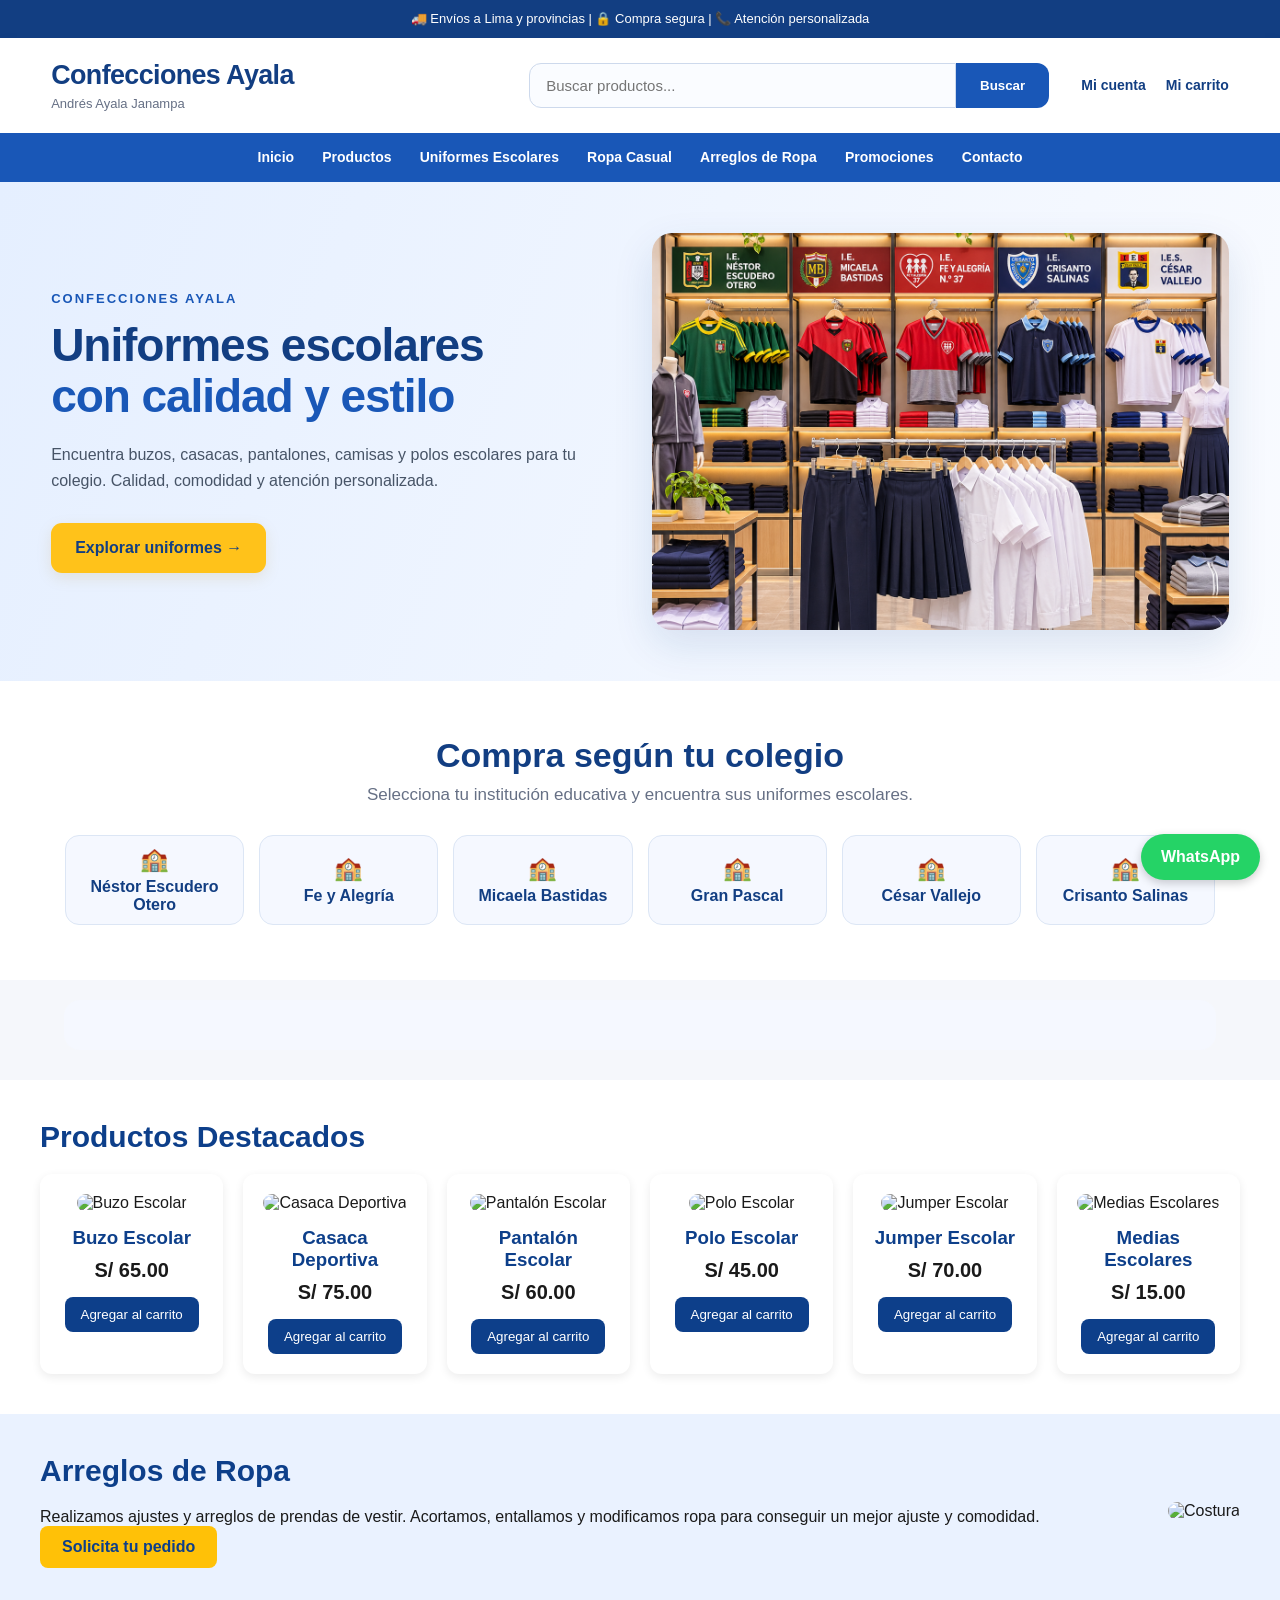
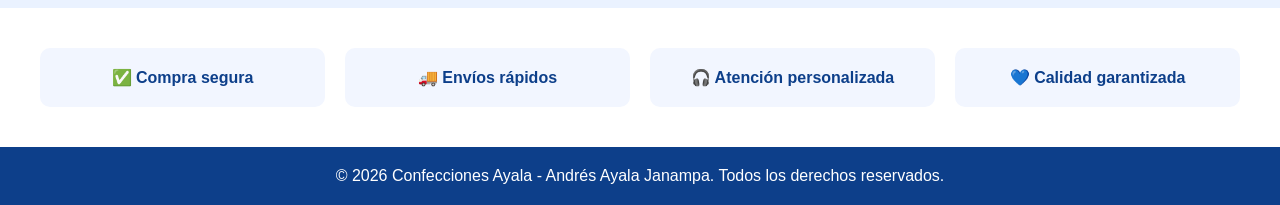
==== index.html @ ba14880e "mejorar la portada" ====
<!DOCTYPE html>
<html lang="es">

<head>
  <meta charset="UTF-8">
  <meta name="viewport"
        content="width=device-width, initial-scale=1.0">

  <title>Confecciones Ayala | Uniformes Escolares</title>

  <meta name="application-name"
        content="Confecciones Ayala">

  <meta property="og:site_name"
        content="Confecciones Ayala">

  <meta name="description"
        content="Confecciones Ayala: uniformes escolares, buzos, casacas, pantalones, camisas, polos y servicios de confección y arreglos de ropa en Lima, Perú.">

  <link rel="canonical"
        href="https://confecciones-ayala.netlify.app/">

  <link rel="stylesheet" href="styles.css">

</head>

<body>

  <!-- ===================================
       BARRA SUPERIOR
  ==================================== -->

  <div class="top-bar">
    <p>
      🚚 Envíos a Lima y provincias |
      🔒 Compra segura |
      📞 Atención personalizada
    </p>
  </div>

  <!-- ===================================
       ENCABEZADO
  ==================================== -->

  <header class="header">

    <div class="logo">
      <h1>Confecciones Ayala</h1>
      <span>Andrés Ayala Janampa</span>
    </div>

    <div class="search-box">
      <input type="text"
             placeholder="Buscar productos...">
      <button type="button">Buscar</button>
    </div>

    <div class="header-icons">
      <a href="#">Mi cuenta</a>
      <a href="#">Mi carrito</a>
    </div>

  </header>

  <!-- ===================================
       MENÚ PRINCIPAL
  ==================================== -->

  <nav class="navbar">

    <a href="#">Inicio</a>
    <a href="#productos-destacados">Productos</a>
    <a href="#colegios"
       onclick="explorarUniformes()">
      Uniformes Escolares
    </a>
    <a href="#">Ropa Casual</a>
    <a href="#costura">Arreglos de Ropa</a>
    <a href="#">Promociones</a>
    <a href="#">Contacto</a>

  </nav>

  <!-- ===================================
       BANNER PRINCIPAL
  ==================================== -->

  <section class="hero">

    <div class="hero-text">

      <p class="hero-etiqueta">
        CONFECCIONES AYALA
      </p>

      <h2>
        Uniformes escolares
        <span>con calidad y estilo</span>
      </h2>

      <p class="hero-descripcion">
        Encuentra buzos, casacas, pantalones,
        camisas y polos escolares para tu colegio.
        Calidad, comodidad y atención personalizada.
      </p>

      <a href="#colegios"
         class="btn"
         onclick="explorarUniformes()">
        Explorar uniformes →
      </a>

    </div>

    <div class="hero-image">

      <img
        src="imagenes/uniformes.jpg"
        alt="Uniformes escolares Confecciones Ayala">

    </div>

  </section>

  <!-- ===================================
       COMPRA SEGÚN TU COLEGIO
  ==================================== -->

  <section class="colegios-destacados" id="colegios">

    <div class="colegios-encabezado">

      <h2>Compra según tu colegio</h2>

      <p>
        Selecciona tu institución educativa
        y encuentra sus uniformes escolares.
      </p>

    </div>

    <!-- LISTA DE COLEGIOS -->

    <div class="colegios-destacados-grid">

      <button type="button"
              class="colegio-destacado"
              onclick="seleccionarColegio('Néstor Escudero Otero')">
        <span>🏫</span>
        <h3>Néstor Escudero Otero</h3>
      </button>

      <button type="button"
              class="colegio-destacado"
              onclick="seleccionarColegio('Fe y Alegría')">
        <span>🏫</span>
        <h3>Fe y Alegría</h3>
      </button>

      <button type="button"
              class="colegio-destacado"
              onclick="seleccionarColegio('Micaela Bastidas')">
        <span>🏫</span>
        <h3>Micaela Bastidas</h3>
      </button>

      <button type="button"
              class="colegio-destacado"
              onclick="seleccionarColegio('Gran Pascal')">
        <span>🏫</span>
        <h3>Gran Pascal</h3>
      </button>

      <button type="button"
              class="colegio-destacado"
              onclick="seleccionarColegio('César Vallejo')">
        <span>🏫</span>
        <h3>César Vallejo</h3>
      </button>

      <button type="button"
              class="colegio-destacado"
              onclick="seleccionarColegio('Crisanto Salinas')">
        <span>🏫</span>
        <h3>Crisanto Salinas</h3>
      </button>

    </div>

    <!-- ===================================
         PASO 2: SELECCIONAR UNIFORMES
    ==================================== -->

    <div id="prendas-del-colegio"></div>

    <!-- ===================================
         PASO 3: SELECCIONAR TIPO DE TELA
    ==================================== -->

    <div id="tipos-tela-colegio"></div>

    <!-- ===================================
         PASO 4: SELECCIONAR CATEGORÍA
         RECUADRO INDEPENDIENTE
    ==================================== -->

    <section class="categories" id="categorias">

      <h2>Selecciona la categoría</h2>

      <p class="descripcion-categoria">
        Selecciona Hombre o Mujer para continuar.
      </p>

      <div class="genero-botones">

        <button type="button"
                onclick="mostrarCategorias('hombre')">
          👔 Hombre
        </button>

        <button type="button"
                onclick="mostrarCategorias('mujer')">
          👗 Mujer
        </button>

      </div>

    </section>

  </section>
  <!-- FIN DE COMPRA SEGÚN TU COLEGIO -->

  <!-- ===================================
       CATÁLOGO POR COLEGIO
  ==================================== -->

  <section id="lista-productos"
           class="catalogo-categoria">
  </section>

  <!-- ===================================
       PRODUCTOS DESTACADOS
       SECCIÓN INDEPENDIENTE
  ==================================== -->

  <section class="products"
           id="productos-destacados">

    <h2>Productos Destacados</h2>

    <div class="product-grid">

      <!-- BUZO ESCOLAR -->

      <div class="product-card">

        <img
          src="https://via.placeholder.com/200x180?text=Buzo+Escolar"
          alt="Buzo Escolar">

        <h3>Buzo Escolar</h3>

        <p>S/ 65.00</p>

        <button type="button">
          Agregar al carrito
        </button>

      </div>

      <!-- CASACA DEPORTIVA -->

      <div class="product-card">

        <img
          src="https://via.placeholder.com/200x180?text=Casaca+Deportiva"
          alt="Casaca Deportiva">

        <h3>Casaca Deportiva</h3>

        <p>S/ 75.00</p>

        <button type="button">
          Agregar al carrito
        </button>

      </div>

      <!-- PANTALÓN ESCOLAR -->

      <div class="product-card">

        <img
          src="https://via.placeholder.com/200x180?text=Pantalon+Escolar"
          alt="Pantalón Escolar">

        <h3>Pantalón Escolar</h3>

        <p>S/ 60.00</p>

        <button type="button">
          Agregar al carrito
        </button>

      </div>

      <!-- POLO ESCOLAR -->

      <div class="product-card">

        <img
          src="https://via.placeholder.com/200x180?text=Polo+Escolar"
          alt="Polo Escolar">

        <h3>Polo Escolar</h3>

        <p>S/ 45.00</p>

        <button type="button">
          Agregar al carrito
        </button>

      </div>

      <!-- JUMPER ESCOLAR -->

      <div class="product-card">

        <img
          src="https://via.placeholder.com/200x180?text=Jumper+Escolar"
          alt="Jumper Escolar">

        <h3>Jumper Escolar</h3>

        <p>S/ 70.00</p>

        <button type="button">
          Agregar al carrito
        </button>

      </div>

      <!-- MEDIAS ESCOLARES -->

      <div class="product-card">

        <img
          src="https://via.placeholder.com/200x180?text=Medias+Escolares"
          alt="Medias Escolares">

        <h3>Medias Escolares</h3>

        <p>S/ 15.00</p>

        <button type="button">
          Agregar al carrito
        </button>

      </div>

    </div>

  </section>

  <!-- ===================================
       SERVICIO DE COSTURA
  ==================================== -->

  <section class="tailoring" id="costura">

    <div class="tailoring-text">

      <h2>Arreglos de Ropa</h2>

<p>
  Realizamos ajustes y arreglos de prendas de vestir.
  Acortamos, entallamos y modificamos ropa para
  conseguir un mejor ajuste y comodidad.
</p>

      <a href="#" class="btn">
        Solicita tu pedido
      </a>

    </div>

    <div class="tailoring-image">

      <img
        src="https://via.placeholder.com/400x250?text=Servicio+de+Costura"
        alt="Costura">

    </div>

  </section>

  <!-- ===================================
       BENEFICIOS
  ==================================== -->

  <section class="benefits">

    <div class="benefit">
      ✅ Compra segura
    </div>

    <div class="benefit">
      🚚 Envíos rápidos
    </div>

    <div class="benefit">
      🎧 Atención personalizada
    </div>

    <div class="benefit">
      💙 Calidad garantizada
    </div>

  </section>

  <!-- ===================================
       PIE DE PÁGINA
  ==================================== -->

  <footer class="footer">

    <p>
      &copy; 2026 Confecciones Ayala -
      Andrés Ayala Janampa.
      Todos los derechos reservados.
    </p>

  </footer>

  <!-- ===================================
       WHATSAPP
  ==================================== -->

  <a href="https://wa.me/51999999999"
     class="whatsapp"
     target="_blank"
     rel="noopener noreferrer">
    WhatsApp
  </a>

  <!-- ===================================
       JAVASCRIPT
  ==================================== -->

  <script src="script.js"></script>

</body>
</html>
---- styles.css ----
* {
  margin: 0;
  padding: 0;
  box-sizing: border-box;
  font-family: Arial, sans-serif;
}

body {
  background-color: #f5f7fb;
  color: #1a1a1a;
}

.top-bar {
  background-color: #0d3f8a;
  color: white;
  text-align: center;
  padding: 10px;
  font-size: 14px;
}

.header {
  background-color: white;
  display: flex;
  justify-content: space-between;
  align-items: center;
  padding: 20px 40px;
  flex-wrap: wrap;
  gap: 15px;
}

.logo h1 {
  color: #0d3f8a;
  font-size: 32px;
}

.logo span {
  color: #444;
  font-size: 14px;
}

.search-box {
  display: flex;
  flex: 1;
  max-width: 500px;
}

.search-box input {
  width: 100%;
  padding: 12px;
  border: 2px solid #0d3f8a;
  border-right: none;
  border-radius: 8px 0 0 8px;
}

.search-box button {
  padding: 12px 20px;
  border: none;
  background-color: #0d3f8a;
  color: white;
  border-radius: 0 8px 8px 0;
  cursor: pointer;
}

.header-icons {
  display: flex;
  gap: 20px;
}

.header-icons a {
  text-decoration: none;
  color: #0d3f8a;
  font-weight: bold;
}

.navbar {
  background-color: #1456c0;
  display: flex;
  justify-content: center;
  flex-wrap: wrap;
  gap: 25px;
  padding: 15px;
}

.navbar a {
  color: white;
  text-decoration: none;
  font-weight: bold;
}

.hero {
  display: flex;
  justify-content: space-between;
  align-items: center;
  padding: 50px 40px;
  background: linear-gradient(to right, #dce9ff, #ffffff);
  flex-wrap: wrap;
}

.hero-text {
  max-width: 500px;
}

.hero-text h2 {
  font-size: 50px;
  color: #0d3f8a;
  margin-bottom: 15px;
}

.hero-text p {
  font-size: 20px;
  margin-bottom: 20px;
}

.btn {
  display: inline-block;
  background-color: #ffc107;
  color: #0d3f8a;
  padding: 12px 22px;
  text-decoration: none;
  font-weight: bold;
  border-radius: 8px;
}

.hero-image img {
  width: 100%;
  max-width: 500px;
  border-radius: 12px;
}

.categories,
.products,
.tailoring,
.benefits {
  padding: 40px;
}

.categories h2,
.products h2,
.tailoring h2 {
  color: #0d3f8a;
  margin-bottom: 20px;
  font-size: 30px;
}

.category-grid,
.product-grid {
  display: grid;
  grid-template-columns: repeat(auto-fit, minmax(180px, 1fr));
  gap: 20px;
}

.category-card {
  background-color: white;
  padding: 30px 20px;
  text-align: center;
  border-radius: 12px;
  font-weight: bold;
  box-shadow: 0 3px 10px rgba(0,0,0,0.08);
}

.product-card {
  background-color: white;
  padding: 20px;
  border-radius: 12px;
  text-align: center;
  box-shadow: 0 3px 10px rgba(0,0,0,0.08);
}

.product-card img {
  width: 100%;
  border-radius: 10px;
  margin-bottom: 15px;
}

.product-card h3 {
  margin-bottom: 10px;
  color: #0d3f8a;
}

.product-card p {
  font-size: 20px;
  font-weight: bold;
  margin-bottom: 15px;
}

.product-card button {
  background-color: #0d3f8a;
  color: white;
  border: none;
  padding: 10px 16px;
  border-radius: 8px;
  cursor: pointer;
}

.tailoring {
  display: flex;
  justify-content: space-between;
  align-items: center;
  background-color: #eaf2ff;
  gap: 30px;
  flex-wrap: wrap;
}

.tailoring-text {
  flex: 1;
  min-width: 280px;
}

.tailoring-image img {
  width: 100%;
  max-width: 400px;
  border-radius: 12px;
}

.benefits {
  display: grid;
  grid-template-columns: repeat(auto-fit, minmax(220px, 1fr));
  gap: 20px;
  background-color: white;
  text-align: center;
}

.benefit {
  background-color: #f2f6ff;
  padding: 20px;
  border-radius: 10px;
  font-weight: bold;
  color: #0d3f8a;
}

.footer {
  background-color: #0d3f8a;
  color: white;
  text-align: center;
  padding: 20px;
}

.whatsapp {
  position: fixed;
  bottom: 20px;
  right: 20px;
  background-color: #25d366;
  color: white;
  padding: 14px 20px;
  border-radius: 50px;
  text-decoration: none;
  font-weight: bold;
  box-shadow: 0 3px 10px rgba(0,0,0,0.2);
}

/* CONFECCIONES AYALA 2.0 */

/* Portada principal */
.hero {
  min-height: 420px;
  padding: 45px 5%;
  display: flex;
  align-items: center;
  justify-content: space-between;
  gap: 35px;
}

/* Texto de portada */
.hero-text {
  flex: 1;
}

.hero-text h2 {
  font-size: clamp(32px, 4vw, 55px);
  line-height: 1.1;
  margin-bottom: 18px;
}

/* Fotografía principal */
.hero-image {
  flex: 1;
  min-width: 0;
}

.hero-image img {
  width: 100%;
  height: 350px;
  object-fit: cover;
  border-radius: 18px;
}

/* Adaptación para celulares */
@media (max-width: 768px) {
  .hero {
    flex-direction: column;
    padding: 30px 20px;
    gap: 20px;
  }

  .hero-text,
  .hero-image {
    width: 100%;
  }

  .hero-image img {
    height: 250px;
  }

  .hero-text h2 {
    font-size: 34px;
  }
}

/* BOTONES HOMBRE Y MUJER */

.genero-botones {
  display: flex;
  gap: 20px;
  margin: 25px 0;
  width: 100%;
}

.genero-botones button {
  flex: 1;
  padding: 25px;
  font-size: 24px;
  font-weight: bold;
  border: 2px solid #1957b7;
  border-radius: 15px;
  background: white;
  color: #1957b7;
  cursor: pointer;
  transition: 0.3s;
}

.genero-botones button.activo {
  background: #1957b7;
  color: white;
}

.genero-botones button:hover {
  background: #e5efff;
  color: #1957b7;
}

.genero-botones button.activo:hover {
  background: #154a9c;
  color: white;
}

@media (max-width: 600px) {
  .genero-botones {
    gap: 10px;
  }

  .genero-botones button {
    padding: 15px 8px;
    font-size: 18px;
  }
}

/* REDUCIR BOTONES HOMBRE Y MUJER */

.genero-botones {
  display: flex;
  justify-content: flex-start;
  flex-wrap: wrap;
  gap: 15px;
  width: 100%;
}

.genero-botones button {
  flex: 0 0 250px;
  width: 250px;
  min-height: 60px;
  padding: 10px 15px;
  font-size: 20px;
  border-radius: 12px;
}

/* ADAPTACIÓN A CELULARES */
@media (max-width: 600px) {
  .genero-botones button {
    flex: 1 1 130px;
    width: auto;
    min-height: 50px;
    font-size: 16px;
  }
}

/* Selección de colegios */
.colegios-grid {
  display: grid;
  grid-template-columns: repeat(auto-fit, minmax(190px, 1fr));
  gap: 15px;
  margin: 25px 0;
}

.colegio-card {
  padding: 24px 15px;
  background: white;
  border: 2px solid #dce4f0;
  border-radius: 14px;
  color: #164994;
  font-size: 17px;
  font-weight: bold;
  cursor: pointer;
  transition: 0.2s;
}

.colegio-card:hover,
.colegio-card.activo {
  background: #1957b7;
  border-color: #1957b7;
  color: white;
}

.resultado-colegio:not(:empty) {
  background: #eaf1ff;
  color: #164994;
  border-radius: 12px;
  padding: 22px;
  font-weight: bold;
}

/* FOTOGRAFÍA DE PRODUCTOS ESCOLARES */

.imagen-producto {
  display: block;
  width: 100%;
  max-width: 350px;
  height: 350px;
  object-fit: contain;
  background: white;
  border-radius: 15px;
  padding: 15px;
  margin: 20px 0;
  box-shadow: 0 4px 15px rgba(0, 0, 0, 0.08);
}

/* =====================================
   CONFECCIONES AYALA 2.0
   PASO 1 - ENCABEZADO MODERNO
===================================== */

/* Barra superior */
.top-bar {
  background: #123e82;
  padding: 9px 20px;
  text-align: center;
}

.top-bar p {
  color: white;
  font-size: 13px;
  margin: 0;
}

/* Encabezado */
.header {
  display: flex;
  align-items: center;
  justify-content: space-between;
  gap: 25px;
  padding: 20px 5%;
  background: white;
}

/* Nombre de la tienda */
.logo h1 {
  font-size: 30px;
  font-weight: 800;
  color: #123e82;
  margin: 0;
}

.logo span {
  font-size: 13px;
  color: #667085;
}

/* Buscador */
.search-box {
  display: flex;
  flex: 1;
  max-width: 520px;
}

.search-box input {
  flex: 1;
  min-width: 0;
  padding: 13px 15px;
  border: 1px solid #d0d5dd;
  border-radius: 10px 0 0 10px;
  font-size: 15px;
}

.search-box button {
  padding: 13px 22px;
  border: none;
  background: #1957b7;
  color: white;
  border-radius: 0 10px 10px 0;
  cursor: pointer;
}

/* Cuenta y carrito */
.header-icons {
  display: flex;
  gap: 20px;
}

.header-icons a {
  color: #123e82;
  text-decoration: none;
  font-size: 15px;
  font-weight: 600;
}

/* Menú */
.navbar {
  background: #1957b7;
  display: flex;
  justify-content: center;
  gap: 30px;
  padding: 15px 20px;
  flex-wrap: wrap;
}

.navbar a {
  color: white;
  text-decoration: none;
  font-size: 15px;
  font-weight: 600;
}

.navbar a:hover {
  color: #ffca28;
}

/* Diseño para celulares */
@media (max-width: 768px) {
  .header {
    flex-wrap: wrap;
    padding: 15px 20px;
    gap: 15px;
  }

  .logo {
    width: 100%;
  }

  .logo h1 {
    font-size: 25px;
  }

  .search-box {
    order: 3;
    min-width: 100%;
  }

  .navbar {
    gap: 15px;
    padding: 13px;
  }

  .navbar a {
    font-size: 13px;
  }
}

/* =====================================
   AYALA 2.0 - PORTADA MODERNA
===================================== */

html {
  scroll-behavior: smooth;
}

.hero {
  display: flex;
  align-items: center;
  justify-content: space-between;
  gap: 45px;
  min-height: 0;
  padding: 45px 5%;
  background: linear-gradient(
    110deg,
    #e1ecff 0%,
    #f8fbff 100%
  );
}

.hero-text {
  flex: 1;
  min-width: 0;
}

.hero-etiqueta {
  color: #1957b7;
  font-size: 13px;
  font-weight: 800;
  letter-spacing: 2px;
  margin-bottom: 15px;
}

.hero-text h2 {
  font-size: clamp(34px, 3.6vw, 54px);
  line-height: 1.12;
  color: #123e82;
  margin-bottom: 20px;
}

.hero-text h2 span {
  display: block;
  color: #1957b7;
}

.hero-descripcion {
  font-size: 18px;
  line-height: 1.6;
  color: #475467;
  max-width: 570px;
  margin-bottom: 25px;
}

.hero-image {
  flex: 1;
  min-width: 0;
}

.hero-image img {
  display: block;
  width: 100%;
  height: 360px;
  object-fit: cover;
  object-position: center;
  border-radius: 18px;
}

/* Portada para celulares */

@media (max-width: 768px) {
  .hero {
    flex-direction: column;
    padding: 35px 20px;
    gap: 25px;
  }

  .hero-text,
  .hero-image {
    width: 100%;
  }

  .hero-text h2 {
    font-size: 36px;
  }

  .hero-descripcion {
    font-size: 16px;
  }

  .hero-image img {
    height: 250px;
  }
}

/* =====================================
   AYALA 2.0 - COLEGIOS DESTACADOS
===================================== */

.colegios-destacados {
  padding: 55px 5%;
  background: #ffffff;
}

.colegios-encabezado {
  text-align: center;
  margin-bottom: 30px;
}

.colegios-encabezado h2 {
  color: #123e82;
  font-size: 34px;
  margin-bottom: 10px;
}

.colegios-encabezado p {
  color: #667085;
  font-size: 17px;
}

.colegios-destacados-grid {
  display: grid;
  grid-template-columns: repeat(6, minmax(0, 1fr));
  gap: 15px;
  max-width: 1150px;
  margin: 0 auto;
}

.colegio-destacado {
  background: #f5f8ff;
  border: 1px solid #dce6f5;
  border-radius: 14px;
  padding: 10px 8px;
  text-align: center;
  transition: 0.2s;
}

.colegio-destacado span {
  display: block;
  font-size: 23px;
  margin-bottom: 5px;
}

.colegio-destacado h3 {
  color: #123e82;
  font-size: 16px;
}

.colegio-destacado:hover {
  transform: translateY(-4px);
  box-shadow: 0 8px 20px rgba(0, 0, 0, 0.08);
}

@media (max-width: 768px) {
  .colegios-destacados {
    padding: 35px 20px;
  }

  .colegios-destacados-grid {
    grid-template-columns: repeat(2, 1fr);
    gap: 12px;
  }

  .colegio-destacado {
    padding: 12px 8px;
  }

  .colegio-destacado h3 {
    font-size: 15px;
  }

  .colegios-encabezado h2 {
    font-size: 26px;
  }
}

/* SELECCIÓN DE COLEGIOS */

.colegio-destacado {
  width: 100%;
  font-family: inherit;
  cursor: pointer;
}

.colegio-destacado.seleccionado {
  background: #e4eeff;
  border: 2px solid #1957b7;
}

#prendas-del-colegio:not(:empty) {
  margin-top: 30px;
  padding: 25px;
  border-radius: 16px;
  background: #f5f8ff;
}

#prendas-del-colegio h2 {
  color: #123e82;
  margin-bottom: 10px;
}

.prendas-colegio-grid {
  display: grid;
  grid-template-columns: repeat(6, 1fr);
  gap: 10px;
  margin-top: 15px;
}

.prenda-colegio-card {
  background: white;
  border: 1px solid #dce6f5;
  border-radius: 10px;
  padding: 12px 10px;
  min-height: 55px;
  color: #123e82;
  font-size: 15px;
  font-weight: bold;
  cursor: pointer;
  transition: 0.2s;
}

.prenda-colegio-card:hover {
  background: #1957b7;
  color: white;
}

@media (max-width: 768px) {
  .prendas-colegio-grid {
    grid-template-columns: repeat(2, 1fr);
  }
}

/* PRENDA SELECCIONADA */

.prenda-colegio-card.seleccionado {
  background: #e4eeff;
  border: 2px solid #1957b7;
  color: #123e82;
}

/* RECUADRO INDEPENDIENTE PARA TELAS */

#tipos-tela-colegio:not(:empty) {
  margin-top: 20px;
  padding: 25px;
  background: #f5f8ff;
  border-radius: 16px;
}

#tipos-tela-colegio h2 {
  color: #123e82;
  font-size: 26px;
  margin-bottom: 15px;
}

/* RECUADRO INDEPENDIENTE DE TELAS */

#tipos-tela-colegio:not(:empty) {
  margin-top: 20px;
  padding: 25px;
  background: #f5f8ff;
  border-radius: 16px;
}

#tipos-tela-colegio h2 {
  color: #123e82;
  font-size: 26px;
  margin-bottom: 10px;
}

#tipos-tela-colegio p {
  color: #475467;
  font-size: 16px;
}

/* PRENDA O TELA SELECCIONADA */

.prenda-colegio-card.seleccionado {
  background: #e4eeff;
  border: 2px solid #1957b7;
  color: #123e82;
}

/* =====================================
   CONFECCIONES AYALA
   TELAS Y CATEGORÍAS
===================================== */

/* Botones de tela */

#tipos-tela-colegio .prendas-colegio-grid {
  display: grid;
  grid-template-columns: repeat(3, 120px);
  gap: 10px;
  margin-top: 15px;
}

#tipos-tela-colegio .prenda-colegio-card {
  width: 100%;
  min-height: 42px;
  padding: 8px 6px;
  font-size: 14px;
  border-radius: 8px;
}

/* Categorías: mismo formato que telas */

#categorias {
  width: 100%;
  margin: 20px 0 0;
  padding: 25px;
  background: #f5f8ff;
  border-radius: 16px;
}

#categorias h2 {
  color: #123e82;
  font-size: 26px;
  margin-bottom: 10px;
}

/* Botones Hombre y Mujer */

#categorias .genero-botones {
  display: flex;
  flex-wrap: wrap;
  justify-content: flex-start;
  gap: 10px;
  margin: 15px 0 0;
}

#categorias .genero-botones button {
  flex: 0 0 120px;
  width: 120px;
  min-height: 42px;
  padding: 8px 6px;
  font-size: 14px;
  border-radius: 8px;
}

/* Catálogo independiente */

#lista-productos:not(:empty) {
  margin: 20px 5%;
  padding: 25px;
  background: #f5f8ff;
  border-radius: 16px;
}

/* Productos destacados */

.products {
  margin-top: 30px;
  background: #ffffff;
}

/* Adaptación para celulares */

@media (max-width: 600px) {

  #tipos-tela-colegio .prendas-colegio-grid {
    grid-template-columns:
      repeat(2, minmax(0, 1fr));
  }

  #categorias {
    padding: 18px;
  }

  #categorias .genero-botones button {
    flex: 0 0 120px;
  }
}

/* MISMO FORMATO PARA TELAS Y CATEGORÍAS */

#colegios #tipos-tela-colegio:not(:empty),
#colegios #categorias {
  width: 100%;
  margin: 20px 0 0;
  padding: 25px;
  background: #f5f8ff;
  border-radius: 16px;
}

/* Mismos títulos */
#colegios #tipos-tela-colegio h2,
#colegios #categorias h2 {
  color: #123e82;
  font-size: 26px;
  margin-bottom: 10px;
}

/* Mismas descripciones */
#colegios #tipos-tela-colegio p,
#colegios #categorias .descripcion-categoria {
  color: #475467;
  font-size: 16px;
  margin-bottom: 15px;
}

/* Botones de categorías */
#colegios #categorias .genero-botones {
  display: flex;
  flex-wrap: wrap;
  gap: 10px;
  margin: 15px 0 0;
  width: 100%;
}

/* Botones Hombre y Mujer */
#colegios #categorias .genero-botones button {
  flex: 0 0 120px;
  width: 120px;
  min-height: 42px;
  padding: 8px 6px;
  font-size: 14px;
  border-radius: 8px;
}

/* Adaptación para celulares */
@media (max-width: 600px) {
  #colegios #tipos-tela-colegio:not(:empty),
  #colegios #categorias {
    padding: 18px;
  }
}
/* =========================================================
   CONFECCIONES AYALA — ENCABEZADO Y PORTADA MODERNIZADOS
   Se agrega al final para conservar las reglas y funciones.
   ========================================================= */

/* Franja superior limpia y legible */
.top-bar {
  background: #123e82;
  padding: 9px 20px;
}
.top-bar p {
  color: #fff;
  font-size: 13px;
  line-height: 1.5;
}

/* Cabecera equilibrada */
.header {
  display: grid;
  grid-template-columns: minmax(240px, 1fr) minmax(280px, 520px) auto;
  align-items: center;
  gap: clamp(18px, 2.5vw, 38px);
  padding: 22px max(4%, calc((100vw - 1440px) / 2));
  background: #fff;
  box-shadow: 0 2px 10px rgba(18, 62, 130, .045);
}
.logo h1 {
  font-size: clamp(23px, 2.1vw, 32px);
  line-height: 1.14;
  letter-spacing: -.6px;
  color: #123e82;
}
.logo span {
  display: block;
  margin-top: 6px;
  color: #667085;
  font-size: 13px;
}
.search-box {
  width: 100%;
  max-width: 520px;
  min-width: 0;
  display: flex;
}
.search-box input {
  width: 100%;
  min-width: 0;
  padding: 13px 16px;
  border: 1px solid #cdd9ec;
  border-radius: 12px 0 0 12px;
  background: #fafcff;
  outline-offset: 2px;
}
.search-box input:focus {
  border-color: #1957b7;
  outline: 2px solid rgba(25,87,183,.13);
}
.search-box button {
  padding: 13px 24px;
  border-radius: 0 12px 12px 0;
  background: #1957b7;
  font-weight: 700;
  transition: background .2s;
}
.search-box button:hover { background: #123e82; }
.header-icons {
  display: flex;
  justify-content: flex-end;
  gap: 20px;
  white-space: nowrap;
}
.header-icons a {
  font-size: 14px;
  color: #123e82;
  text-decoration: none;
}
.header-icons a:hover { color: #1957b7; text-decoration: underline; }

/* Navegación principal */
.navbar {
  gap: clamp(14px, 2.2vw, 34px);
  padding: 15px 20px;
  background: #1957b7;
}
.navbar a {
  font-size: 14px;
  line-height: 1.35;
  transition: color .2s;
}
.navbar a:focus-visible,
.header-icons a:focus-visible,
.btn:focus-visible {
  outline: 3px solid #ffc21a;
  outline-offset: 3px;
}

/* Hero: conserva imagen, texto y CTA existentes */
.hero {
  display: grid;
  grid-template-columns: minmax(0, 1fr) minmax(0, 1.05fr);
  align-items: center;
  gap: clamp(28px, 4vw, 64px);
  min-height: 0;
  padding: clamp(32px, 4vw, 60px) max(4%, calc((100vw - 1440px) / 2));
  background: linear-gradient(110deg, #e5efff 0%, #f9fbff 100%);
}
.hero-text { min-width: 0; max-width: 640px; }
.hero-etiqueta {
  font-size: 13px !important;
  font-weight: 800;
  letter-spacing: 2px;
  color: #1957b7;
  margin-bottom: 14px !important;
}
.hero-text h2 {
  font-size: clamp(34px, 3.6vw, 58px);
  line-height: 1.11;
  letter-spacing: -1.1px;
  color: #123e82;
  margin-bottom: 20px;
}
.hero-text h2 span { display: block; color: #1957b7; }
.hero-descripcion {
  color: #475467;
  font-size: clamp(16px, 1.2vw, 19px) !important;
  line-height: 1.65;
  max-width: 570px;
  margin-bottom: 28px !important;
}
.hero .btn {
  display: inline-flex;
  align-items: center;
  justify-content: center;
  min-height: 50px;
  padding: 13px 24px;
  border-radius: 11px;
  color: #123e82;
  background: #ffc21a;
  box-shadow: 0 5px 15px rgba(181,125,0,.13);
  transition: transform .2s, background .2s;
}
.hero .btn:hover { transform: translateY(-2px); background: #ffd045; }
.hero-image { width: 100%; min-width: 0; }
.hero-image img {
  display: block;
  width: 100%;
  max-width: none;
  height: clamp(310px, 31vw, 460px);
  object-fit: cover;
  object-position: center;
  border-radius: 20px;
  box-shadow: 0 15px 40px rgba(18, 62, 130, .12);
}

/* Tablets */
@media (max-width: 1100px) {
  .header { grid-template-columns: 1fr auto; padding: 18px 4%; }
  .search-box { grid-column: 1 / -1; grid-row: 2; max-width: none; }
  .header-icons { grid-column: 2; grid-row: 1; }
  .hero { padding: 35px 4%; gap: 28px; }
  .hero-text h2 { font-size: clamp(32px, 4.3vw, 48px); }
}

/* Celulares */
@media (max-width: 768px) {
  .top-bar { padding: 8px 12px; }
  .top-bar p { font-size: 11px; }
  .header { grid-template-columns: minmax(0,1fr) auto; gap: 15px; padding: 16px 20px; }
  .logo { width: auto; min-width: 0; }
  .logo h1 { font-size: 23px; }
  .logo span { font-size: 11px; }
  .header-icons { gap: 12px; }
  .header-icons a { font-size: 12px; }
  .search-box { order: initial; min-width: 0; grid-column: 1 / -1; }
  .search-box input { padding: 11px 12px; }
  .search-box button { padding: 11px 16px; }
  .navbar { gap: 10px 18px; padding: 13px 12px; }
  .navbar a { font-size: 12px; }
  .hero { grid-template-columns: 1fr; gap: 25px; padding: 32px 20px 38px; }
  .hero-text, .hero-image { width: 100%; max-width: none; }
  .hero-text h2 { font-size: clamp(32px, 8vw, 42px); letter-spacing: -.5px; }
  .hero-descripcion { font-size: 16px !important; }
  .hero-image img { height: 270px; border-radius: 16px; }
}
@media (max-width: 390px) {
  .header-icons { gap: 8px; }
  .header-icons a { font-size: 11px; }
  .logo h1 { font-size: 20px; }
  .hero-image img { height: 230px; }
}
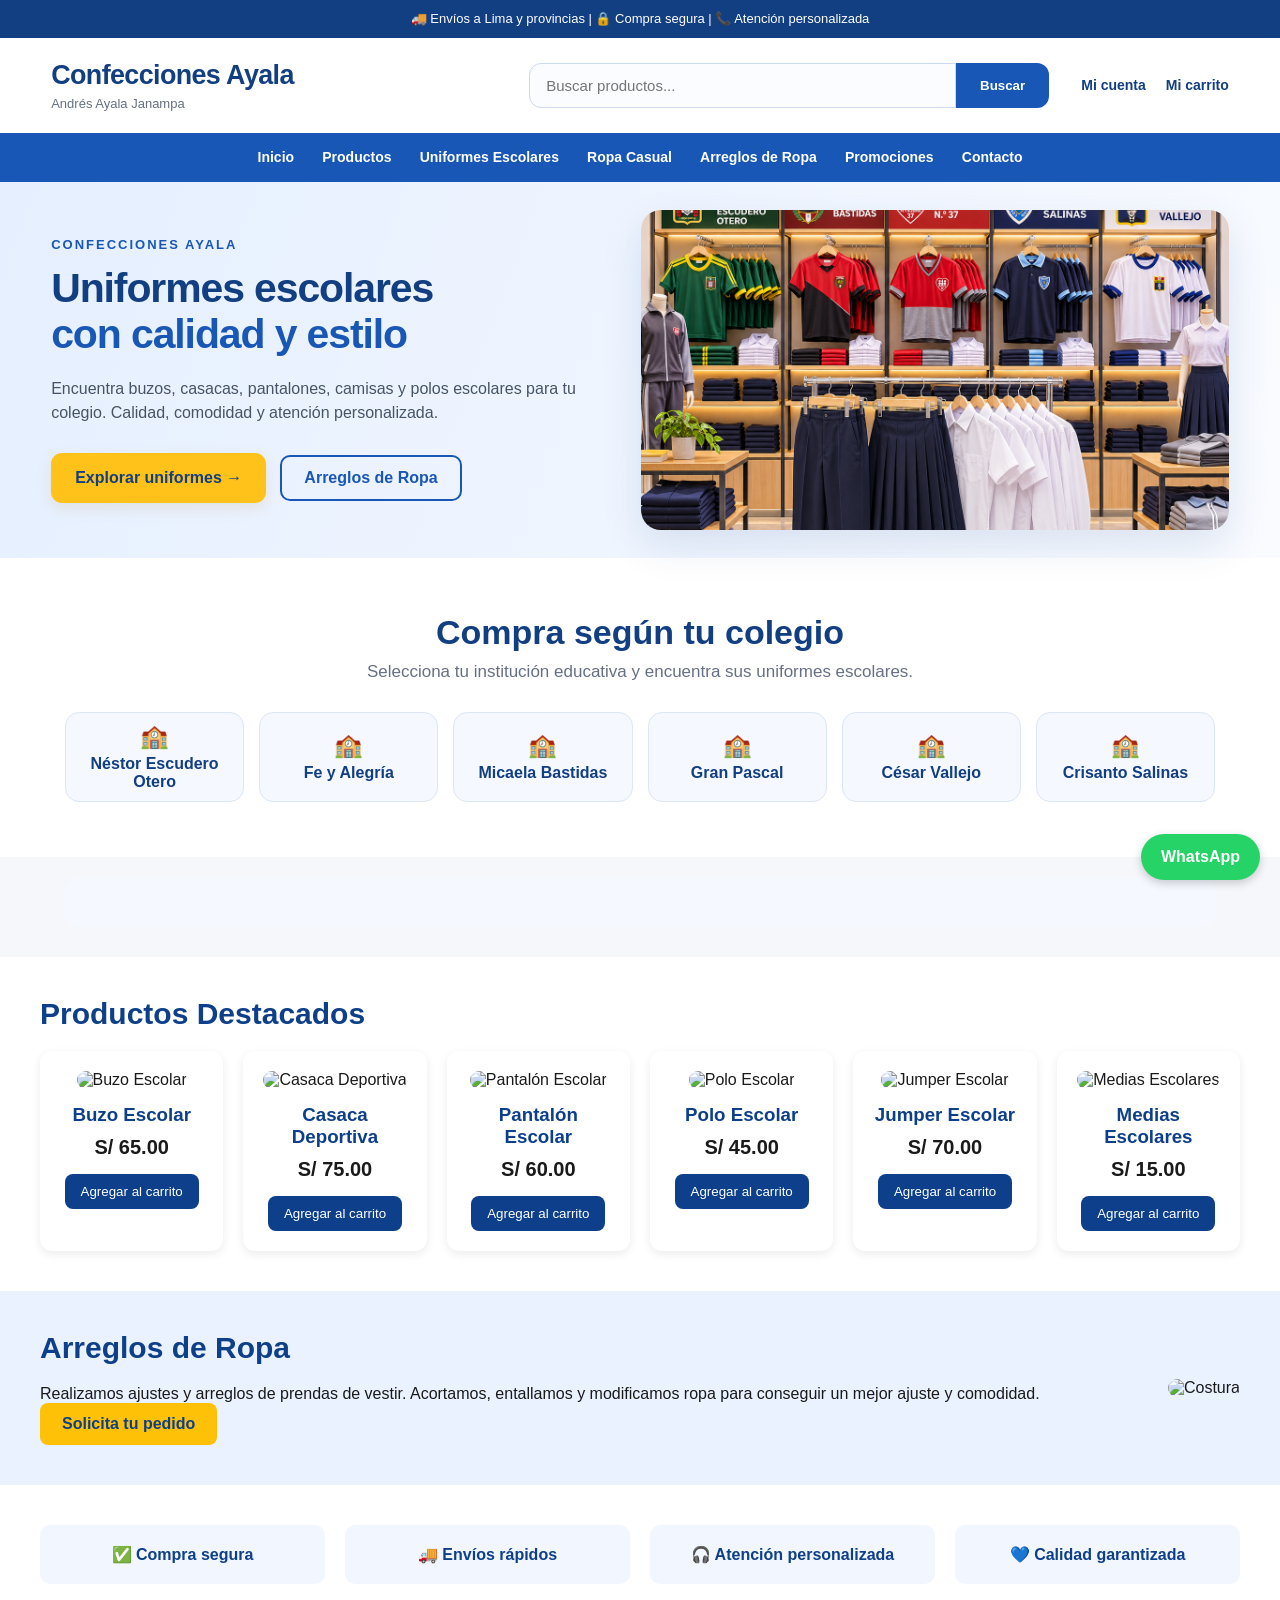
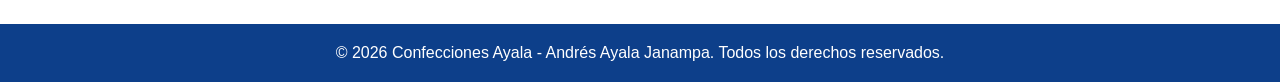
==== commit c65246cc: "arreglos de portada" ====
--- a/index.html
+++ b/index.html
@@ -105,11 +105,19 @@
         Calidad, comodidad y atención personalizada.
       </p>
 
-      <a href="#colegios"
-         class="btn"
-         onclick="explorarUniformes()">
-        Explorar uniformes →
-      </a>
+<div class="hero-botones">
+
+  <a href="#colegios"
+     class="btn"
+     onclick="explorarUniformes()">
+    Explorar uniformes →
+  </a>
+
+  <a href="#costura" class="btn-arreglos">
+    Arreglos de Ropa
+  </a>
+
+</div>
 
     </div>
 
--- a/styles.css
+++ b/styles.css
@@ -1182,3 +1182,70 @@
   .logo h1 { font-size: 20px; }
   .hero-image img { height: 230px; }
 }
+/* BOTONES DE LA PORTADA */
+
+.hero-botones {
+  display: flex;
+  align-items: center;
+  flex-wrap: wrap;
+  gap: 14px;
+}
+
+.btn-arreglos {
+  display: inline-flex;
+  align-items: center;
+  justify-content: center;
+  padding: 12px 22px;
+  border: 2px solid #1957b7;
+  border-radius: 10px;
+  color: #1957b7;
+  background: transparent;
+  text-decoration: none;
+  font-weight: bold;
+  transition: 0.2s;
+}
+
+.btn-arreglos:hover {
+  background: #1957b7;
+  color: white;
+}
+
+/* ADAPTACIÓN A CELULARES */
+
+@media (max-width: 600px) {
+  .hero-botones {
+    flex-direction: column;
+    align-items: stretch;
+  }
+
+  .hero-botones a {
+    text-align: center;
+  }
+}
+
+/* AJUSTE FINAL DE PORTADA */
+
+@media (min-width: 769px) {
+  .hero {
+    min-height: 0;
+    padding-top: 28px;
+    padding-bottom: 28px;
+    gap: 30px;
+  }
+
+  .hero-image img {
+    height: 320px;
+    object-fit: cover;
+    object-position: center;
+  }
+
+  .hero-text h2 {
+    font-size: clamp(32px, 3.2vw, 48px);
+  }
+
+  .hero-descripcion {
+    font-size: 17px;
+    line-height: 1.5;
+    margin-bottom: 18px;
+  }
+}
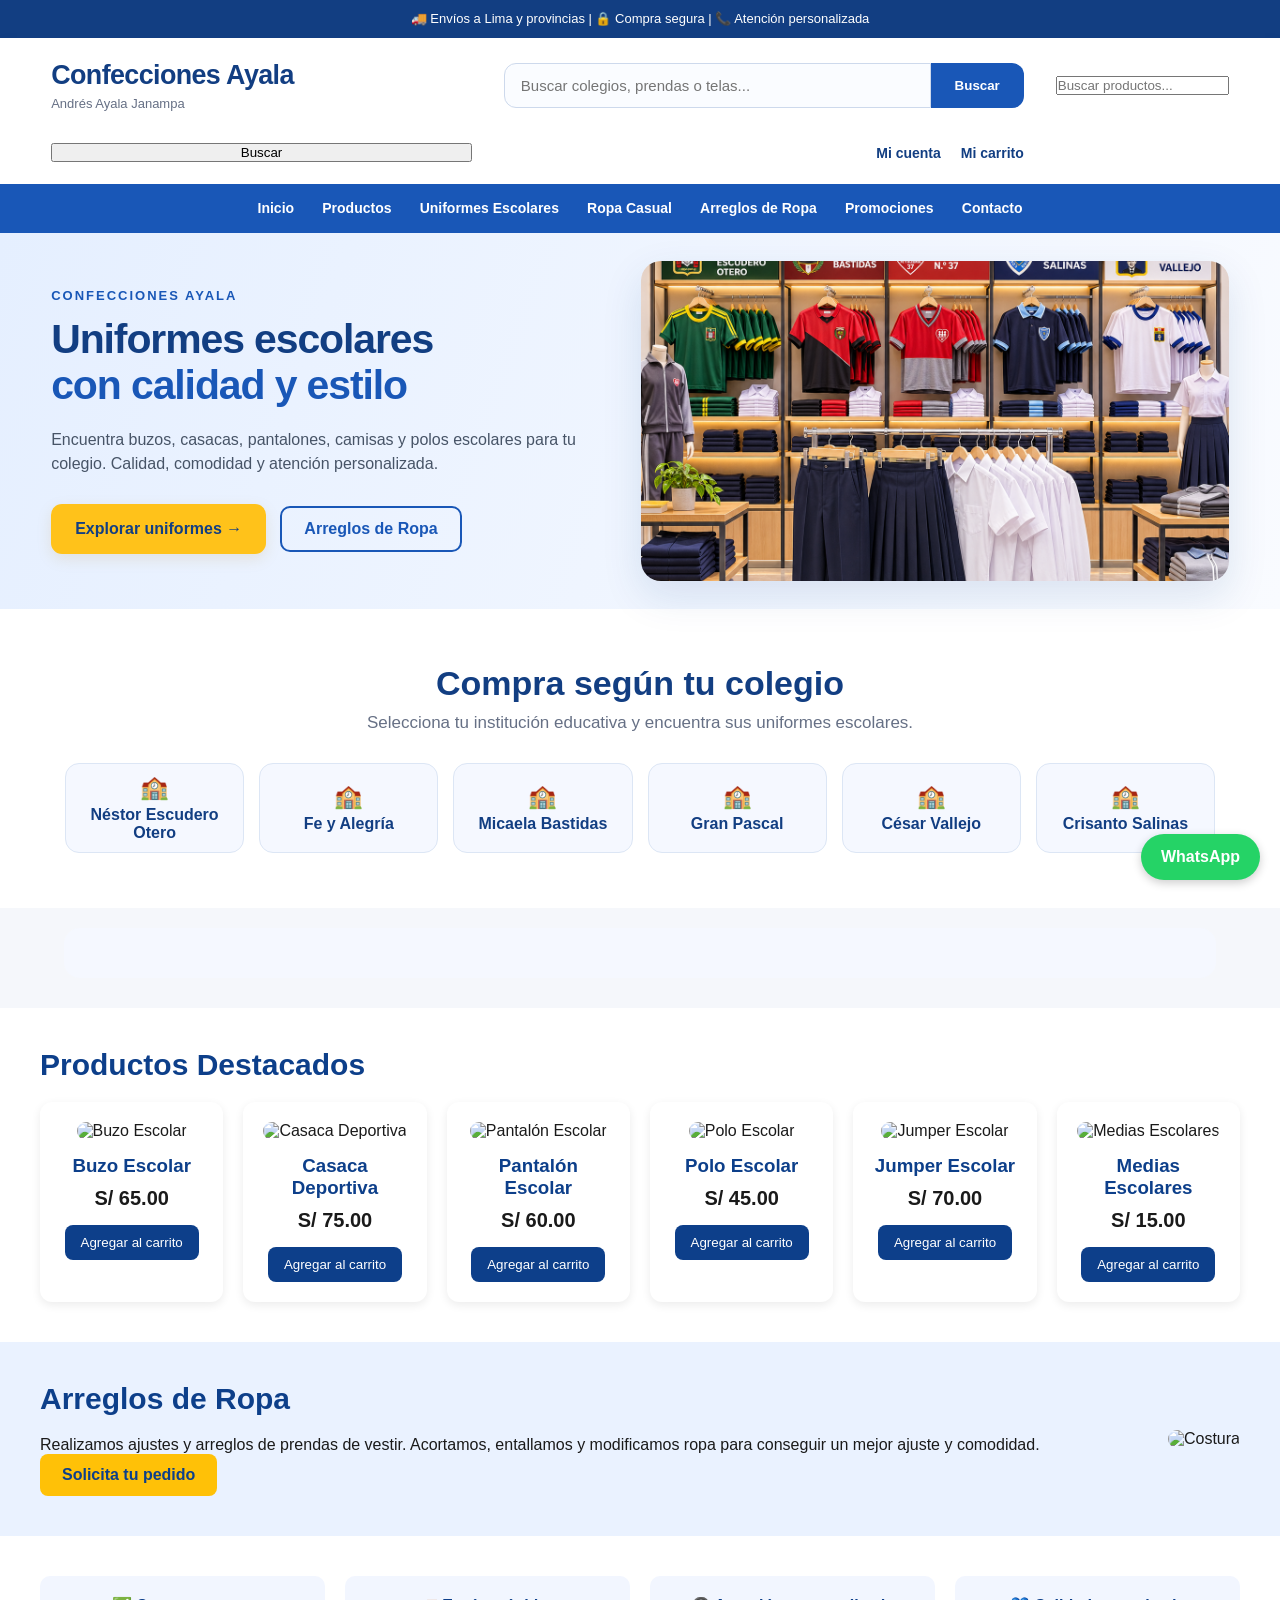
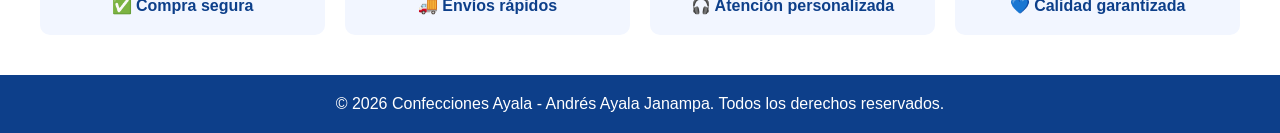
==== commit 04596bd5: "buscador" ====
--- a/index.html
+++ b/index.html
@@ -50,7 +50,24 @@
       <span>Andrés Ayala Janampa</span>
     </div>
 
-    <div class="search-box">
+    
+<div class="search-box">
+
+  <input
+    type="search"
+    id="buscador-productos"
+    placeholder="Buscar colegios, prendas o telas..."
+    aria-label="Buscar en Confecciones Ayala"
+  >
+
+  <button
+    type="button"
+    id="btn-buscar">
+    Buscar
+  </button>
+
+</div>
+
       <input type="text"
              placeholder="Buscar productos...">
       <button type="button">Buscar</button>
@@ -67,7 +84,17 @@
        MENÚ PRINCIPAL
   ==================================== -->
 
-  <nav class="navbar">
+<!-- Botón de menú para celulares -->
+<button
+  type="button"
+  class="menu-toggle"
+  aria-label="Abrir menú de navegación"
+  aria-controls="menu-principal"
+  aria-expanded="false">
+  ☰ Menú
+</button>
+
+ <nav class="navbar" id="menu-principal">
 
     <a href="#">Inicio</a>
     <a href="#productos-destacados">Productos</a>
--- a/styles.css
+++ b/styles.css
@@ -1249,3 +1249,67 @@
     margin-bottom: 18px;
   }
 }
+
+/* =====================================
+   MENÚ HAMBURGUESA - CONFECCIONES AYALA
+===================================== */
+
+/* Oculto en computadoras */
+.menu-toggle {
+  display: none;
+}
+
+/* Diseño para celulares */
+@media (max-width: 768px) {
+
+  .menu-toggle {
+    display: block;
+    width: 100%;
+    padding: 14px 20px;
+    background: #1957b7;
+    color: white;
+    border: none;
+    font-size: 17px;
+    font-weight: bold;
+    text-align: left;
+    cursor: pointer;
+  }
+
+  .navbar {
+    display: none;
+    flex-direction: column;
+    align-items: stretch;
+    gap: 0;
+    padding: 0;
+  }
+
+  .navbar.menu-abierto {
+    display: flex;
+  }
+
+  .navbar a {
+    display: block;
+    padding: 15px 22px;
+    border-bottom: 1px solid
+      rgba(255, 255, 255, 0.2);
+    font-size: 15px;
+  }
+
+  .navbar a:hover {
+    background: #123e82;
+    color: white;
+  }
+}
+
+/* WHATSAPP ADAPTADO A CELULARES */
+
+@media (max-width: 768px) {
+  .whatsapp {
+    right: 12px;
+    bottom: 15px;
+    padding: 10px 14px;
+    font-size: 13px;
+    border-radius: 30px;
+    z-index: 100;
+  }
+}
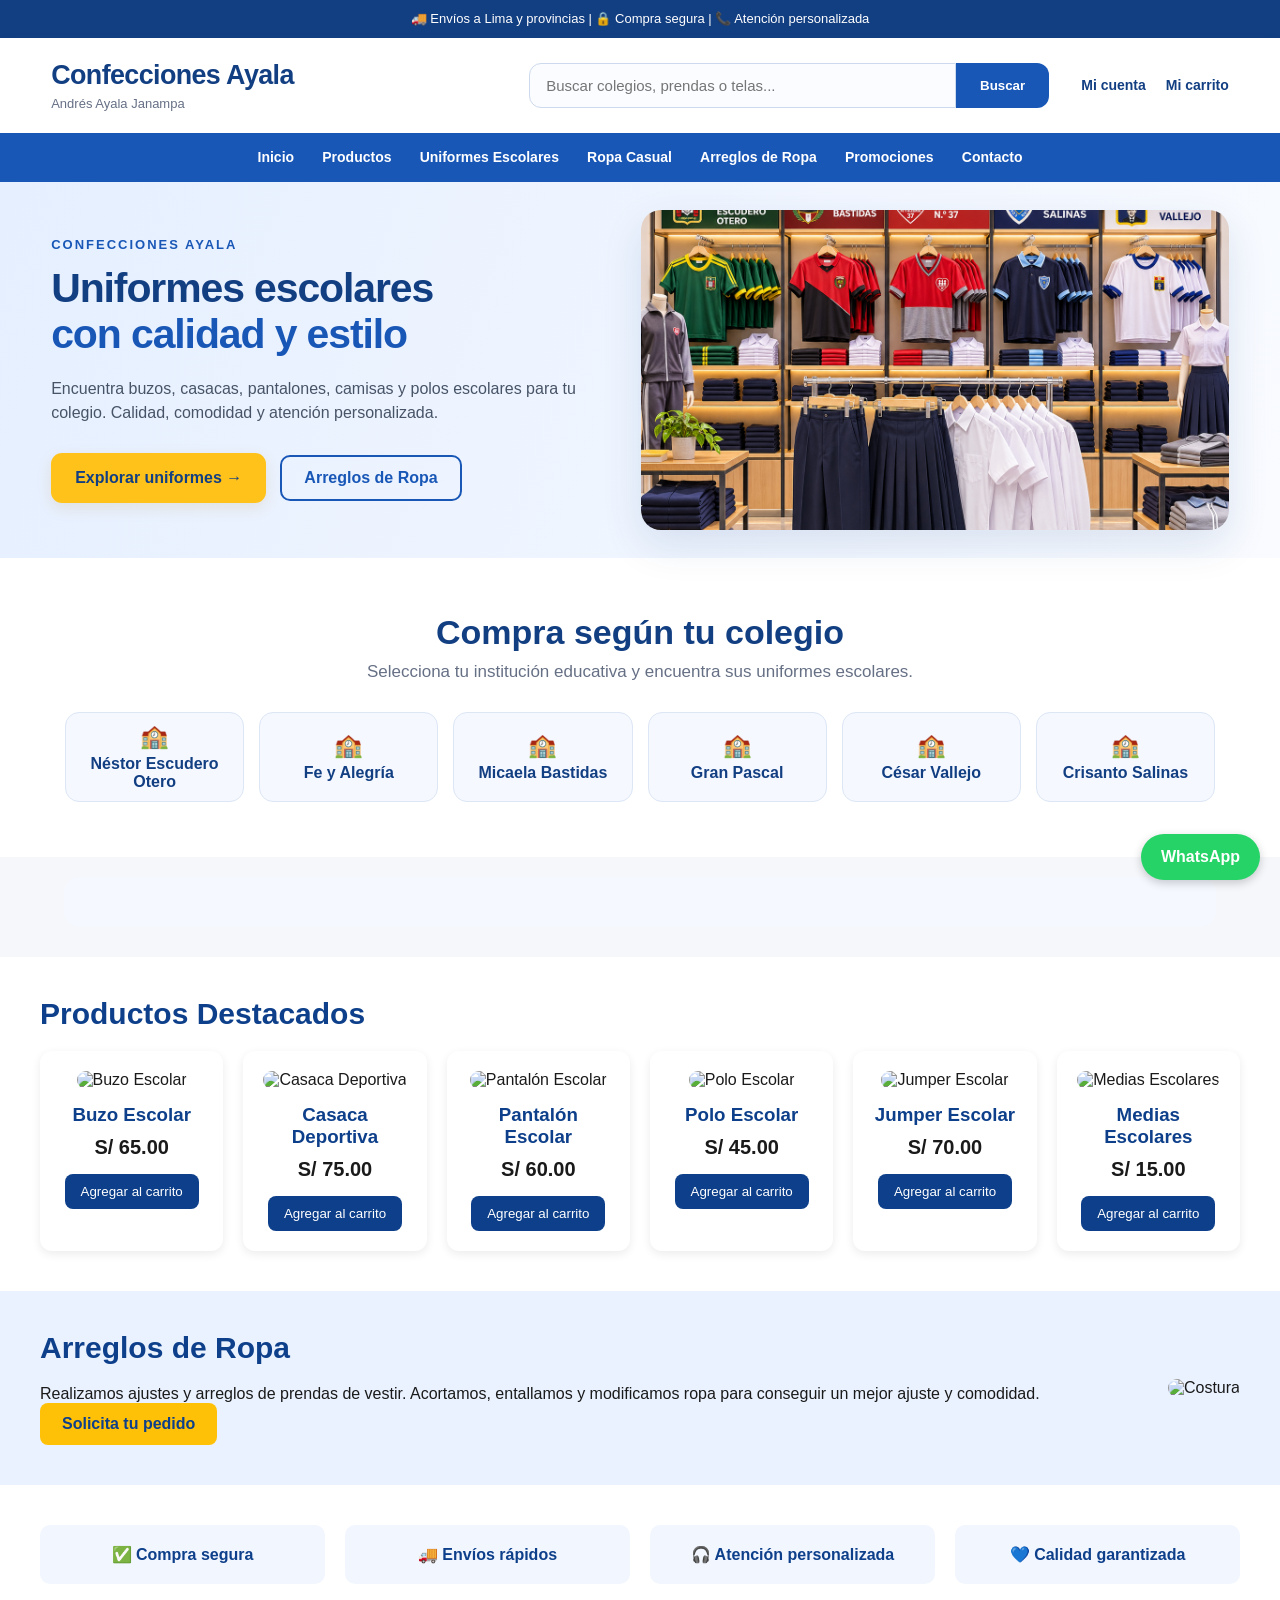
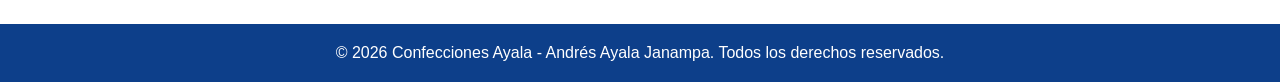
==== commit de4c4c42: "buscador" ====
--- a/index.html
+++ b/index.html
@@ -67,11 +67,6 @@
   </button>
 
 </div>
-
-      <input type="text"
-             placeholder="Buscar productos...">
-      <button type="button">Buscar</button>
-    </div>
 
     <div class="header-icons">
       <a href="#">Mi cuenta</a>
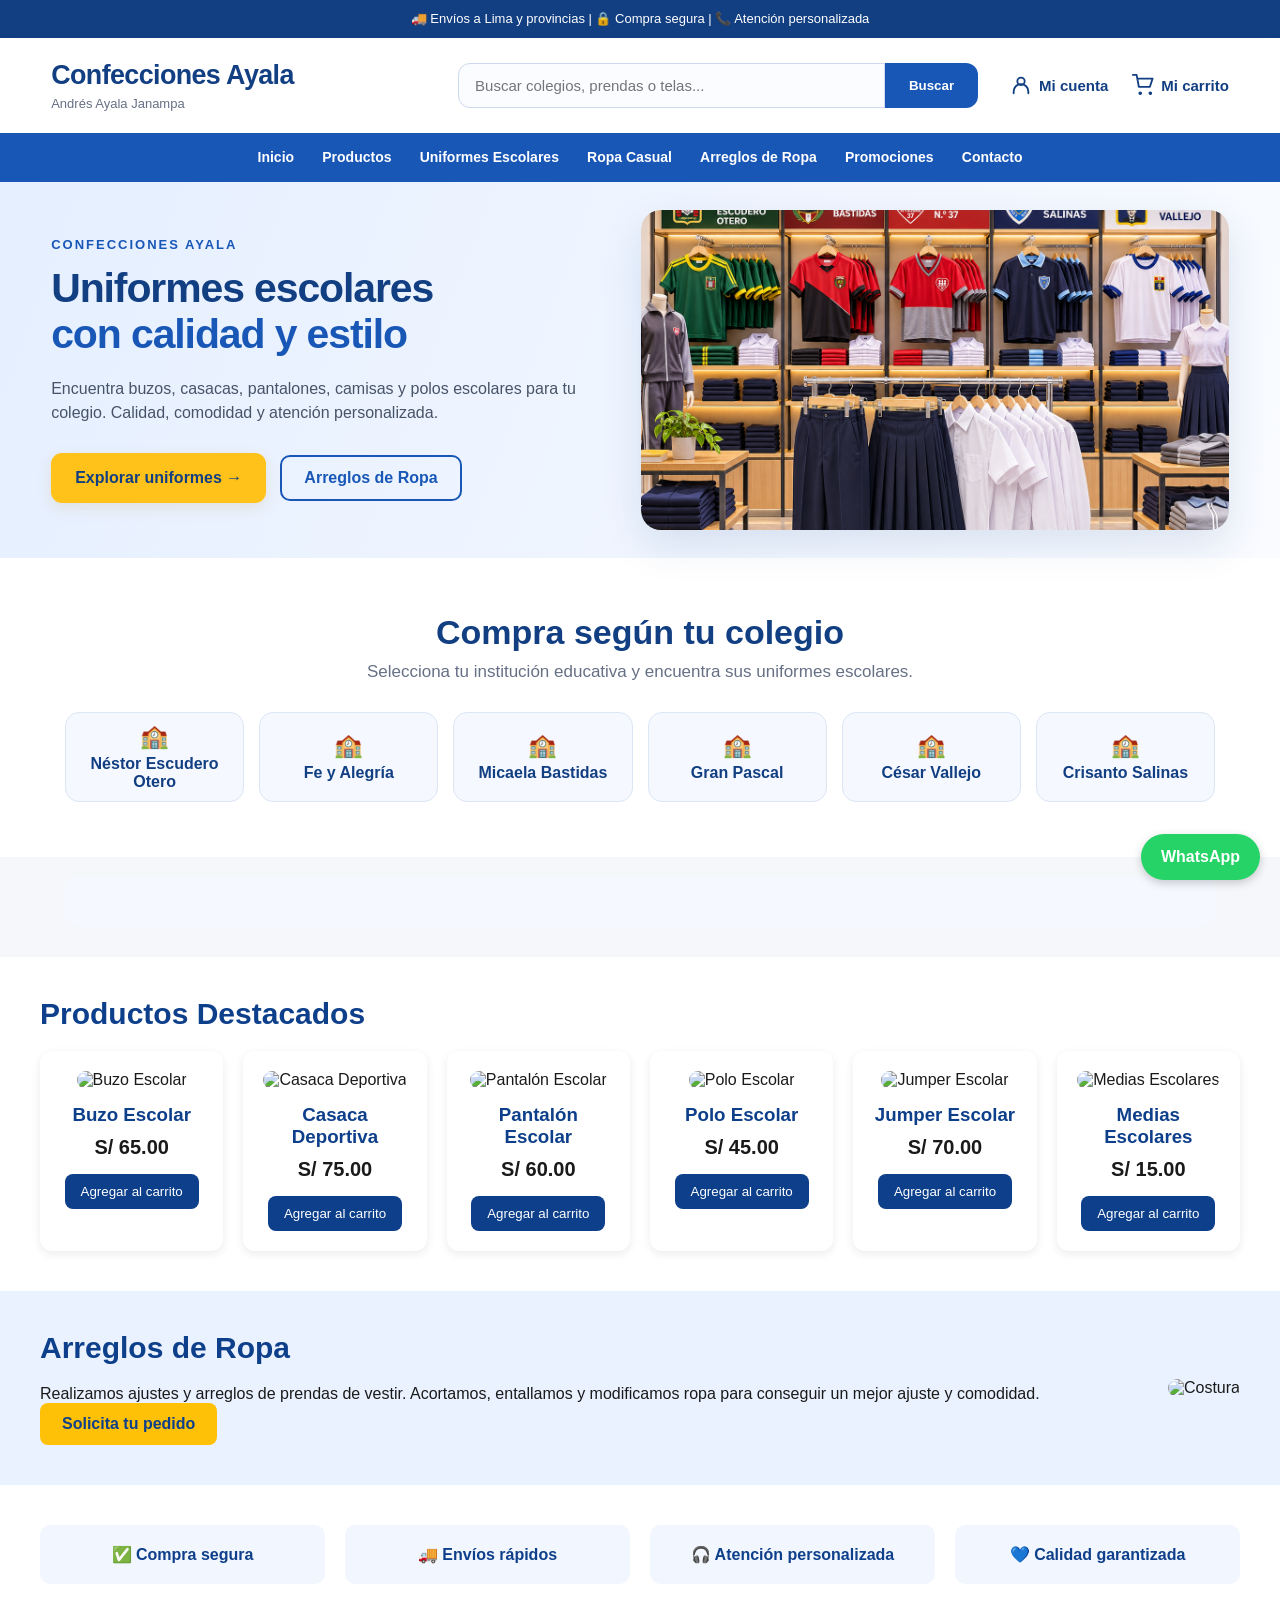
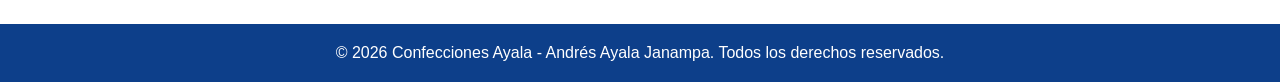
==== commit 905e12de: "agregar icono mi cuenta y carrito" ====
--- a/index.html
+++ b/index.html
@@ -68,10 +68,40 @@
 
 </div>
 
-    <div class="header-icons">
-      <a href="#">Mi cuenta</a>
-      <a href="#">Mi carrito</a>
-    </div>
+
+<div class="header-icons">
+
+  <a href="#" class="header-link">
+    <svg viewBox="0 0 24 24"
+         fill="none"
+         stroke="currentColor"
+         stroke-width="2"
+         stroke-linecap="round"
+         stroke-linejoin="round"
+         aria-hidden="true">
+      <circle cx="12" cy="8" r="4"></circle>
+      <path d="M4 21v-2a8 8 0 0 1 16 0v2"></path>
+    </svg>
+    <span>Mi cuenta</span>
+  </a>
+
+  <a href="#" class="header-link">
+    <svg viewBox="0 0 24 24"
+         fill="none"
+         stroke="currentColor"
+         stroke-width="2"
+         stroke-linecap="round"
+         stroke-linejoin="round"
+         aria-hidden="true">
+      <circle cx="9" cy="21" r="1"></circle>
+      <circle cx="20" cy="21" r="1"></circle>
+      <path d="M1 1h4l2.5 13h12l3-9H6"></path>
+    </svg>
+    <span>Mi carrito</span>
+  </a>
+
+</div>
+
 
   </header>
 
--- a/styles.css
+++ b/styles.css
@@ -1313,3 +1313,55 @@
     z-index: 100;
   }
 }
+
+/* =====================================
+   ICONOS DE MI CUENTA Y MI CARRITO
+===================================== */
+
+.header-icons {
+  display: flex;
+  align-items: center;
+  gap: 24px;
+}
+
+.header-icons .header-link {
+  display: inline-flex;
+  align-items: center;
+  gap: 7px;
+  color: #123e82;
+  text-decoration: none;
+  font-size: 15px;
+  font-weight: 600;
+  white-space: nowrap;
+}
+
+.header-icons .header-link svg {
+  width: 22px;
+  height: 22px;
+  flex-shrink: 0;
+}
+
+.header-icons .header-link:hover {
+  color: #1957b7;
+}
+
+/* Adaptación a celulares */
+
+@media (max-width: 768px) {
+
+  .header-icons {
+    gap: 15px;
+  }
+
+  .header-icons .header-link {
+    flex-direction: column;
+    gap: 3px;
+    font-size: 11px;
+  }
+
+  .header-icons .header-link svg {
+    width: 23px;
+    height: 23px;
+  }
+
+}
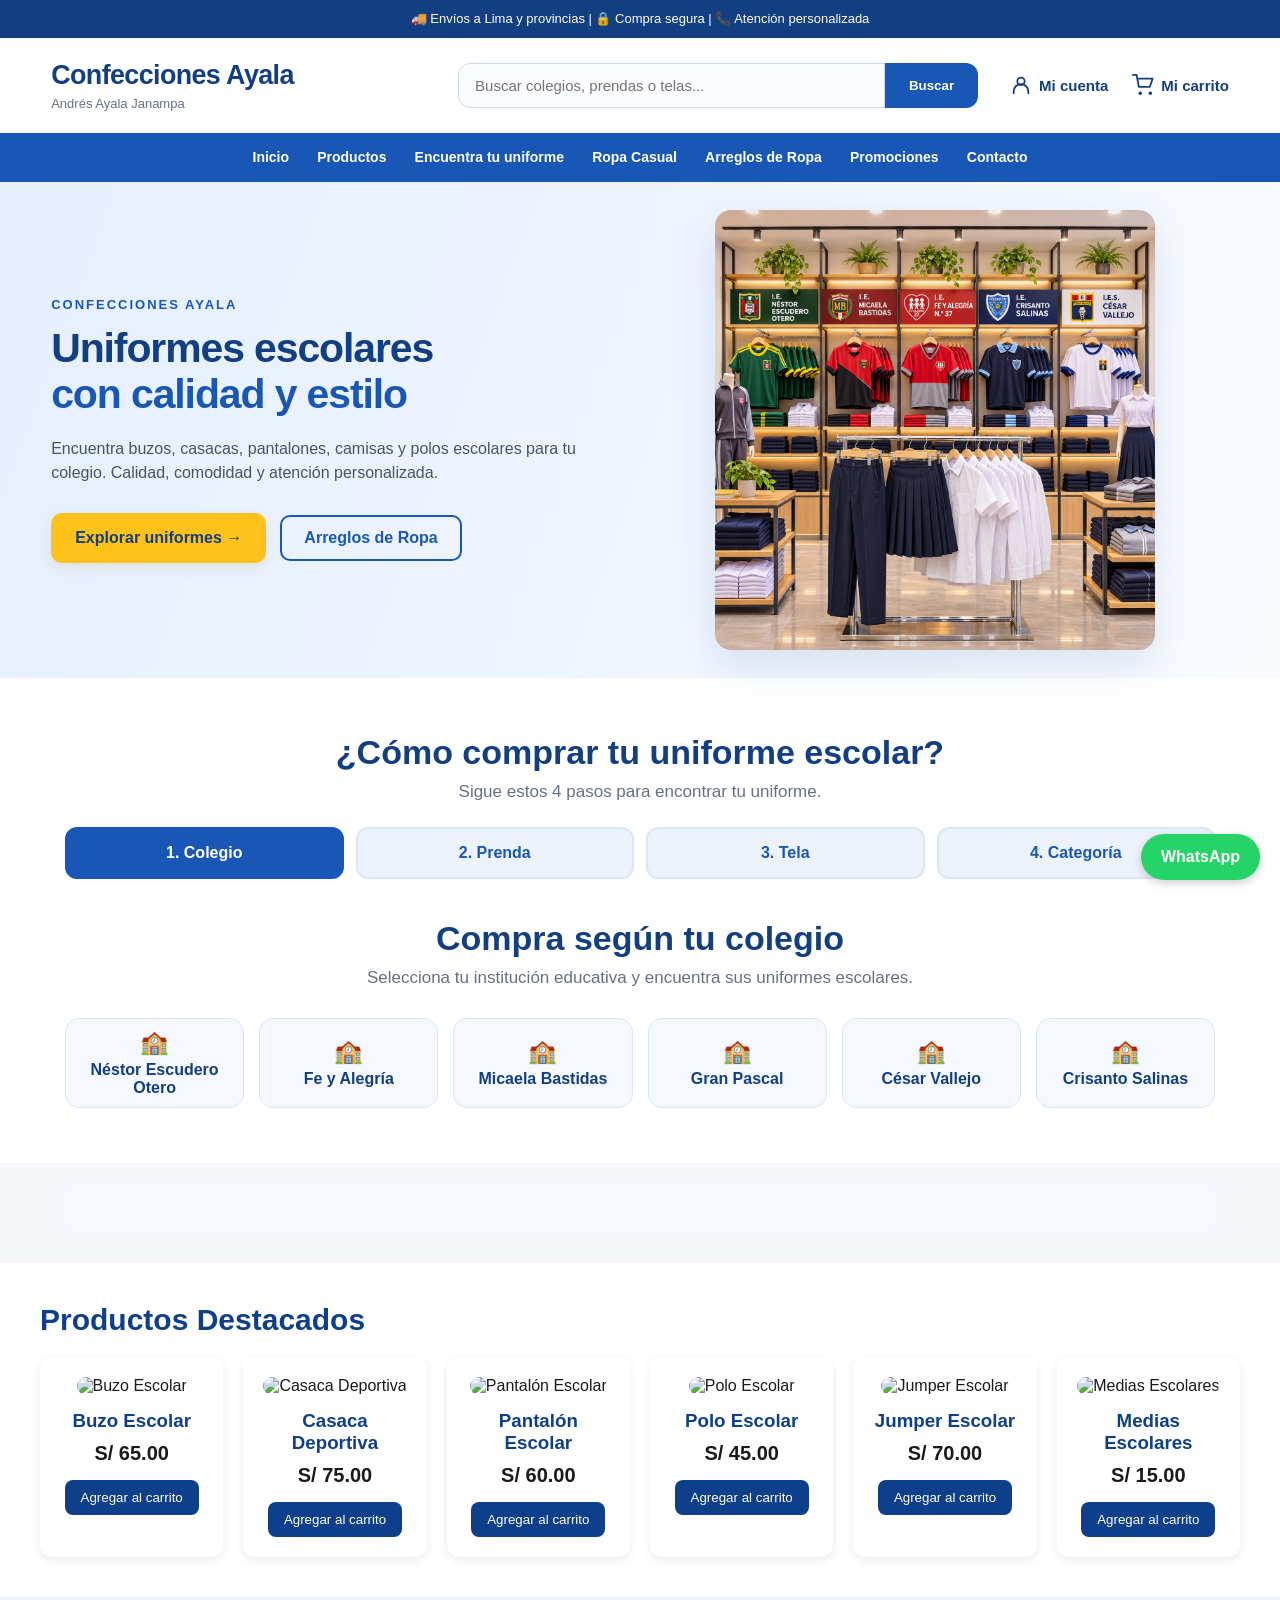
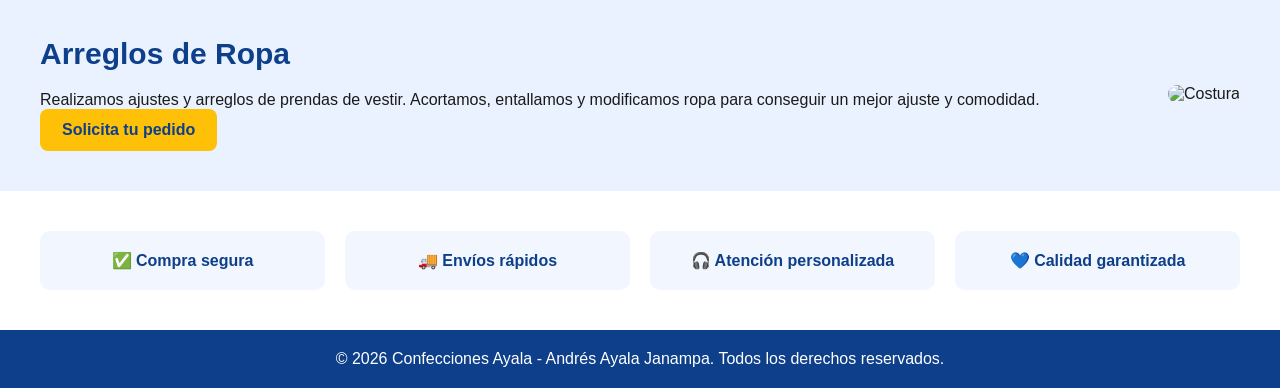
==== commit f3037906: "modificar explorar uniformes" ====
--- a/index.html
+++ b/index.html
@@ -125,7 +125,7 @@
     <a href="#productos-destacados">Productos</a>
     <a href="#colegios"
        onclick="explorarUniformes()">
-      Uniformes Escolares
+      Encuentra tu uniforme
     </a>
     <a href="#">Ropa Casual</a>
     <a href="#costura">Arreglos de Ropa</a>
@@ -188,6 +188,19 @@
   ==================================== -->
 
   <section class="colegios-destacados" id="colegios">
+
+<!-- INDICADOR DE PROCESO DE COMPRA -->
+<div class="pasos-compra-titulo">
+  <h2>¿Cómo comprar tu uniforme escolar?</h2>
+  <p>Sigue estos 4 pasos para encontrar tu uniforme.</p>
+</div>
+
+<div class="pasos-compra" id="pasos-compra">
+  <div class="paso-compra activo">1. Colegio</div>
+  <div class="paso-compra">2. Prenda</div>
+  <div class="paso-compra">3. Tela</div>
+  <div class="paso-compra">4. Categoría</div>
+</div>
 
     <div class="colegios-encabezado">
 
--- a/styles.css
+++ b/styles.css
@@ -1365,3 +1365,167 @@
   }
 
 }
+
+/* =====================================
+   PORTADA - MOSTRAR IMAGEN COMPLETA
+===================================== */
+
+@media (min-width: 769px) {
+
+  .hero-image img {
+    width: 100%;
+    height: 400px;
+    object-fit: contain;
+    object-position: center;
+    background-color: #edf3fc;
+    border-radius: 18px;
+  }
+
+}
+
+/* Mantener imagen completa en celulares */
+
+@media (max-width: 768px) {
+
+  .hero-image img {
+    width: 100%;
+    height: auto;
+    object-fit: contain;
+    border-radius: 14px;
+  }
+
+}
+
+/* FOTO DE PORTADA MÁS PEQUEÑA Y COMPLETA */
+
+.hero-image {
+  flex: 1;
+  display: flex;
+  align-items: center;
+  justify-content: center;
+  min-width: 0;
+}
+
+.hero-image img {
+  display: block;
+  width: 100%;
+  max-width: 440px;
+  height: auto;
+  object-fit: contain;
+  border-radius: 16px;
+}
+
+/* Adaptación para celulares */
+
+@media (max-width: 768px) {
+  .hero-image img {
+    max-width: 100%;
+    height: auto;
+  }
+}
+
+/* AJUSTE DEL BOTÓN WHATSAPP EN CELULARES */
+
+@media (max-width: 768px) {
+  .whatsapp {
+    right: 10px;
+    bottom: 10px;
+    padding: 9px 12px;
+    font-size: 12px;
+    border-radius: 25px;
+  }
+}
+
+/* =====================================
+   INDICADOR DE PASOS DE COMPRA
+===================================== */
+
+.pasos-compra {
+  display: grid;
+  grid-template-columns: repeat(4, minmax(0, 1fr));
+  gap: 12px;
+  max-width: 900px;
+  margin: 0 auto 35px;
+}
+
+.paso-compra {
+  background: #edf3fc;
+  color: #1957b7;
+  border: 2px solid #dce6f5;
+  border-radius: 12px;
+  padding: 15px 10px;
+  text-align: center;
+  font-size: 16px;
+  font-weight: bold;
+  transition: 0.2s;
+}
+
+.paso-compra.activo {
+  background: #1957b7;
+  border-color: #1957b7;
+  color: white;
+}
+
+/* Adaptación a celulares */
+
+@media (max-width: 768px) {
+  .pasos-compra {
+    grid-template-columns: repeat(4, minmax(0, 1fr));
+    gap: 5px;
+    margin-bottom: 25px;
+  }
+
+  .paso-compra {
+    padding: 12px 3px;
+    font-size: 11px;
+    border-radius: 8px;
+  }
+}
+
+/* =====================================
+   CENTRAR TÍTULO DE SECUENCIA DE COMPRA
+===================================== */
+
+.pasos-compra-titulo {
+  width: 100%;
+  text-align: center;
+  margin: 0 auto 25px;
+  padding: 0 15px;
+}
+
+.pasos-compra-titulo h2 {
+  color: #123e82;
+  font-size: 34px;
+  font-weight: 700;
+  text-align: center;
+  margin-bottom: 10px;
+}
+
+.pasos-compra-titulo p {
+  color: #667085;
+  font-size: 17px;
+  text-align: center;
+  margin-bottom: 0;
+}
+
+.pasos-compra {
+  width: 100%;
+  max-width: 1150px;
+  margin: 0 auto 40px;
+}
+
+/* Adaptación para celulares */
+
+@media (max-width: 768px) {
+  .pasos-compra-titulo h2 {
+    font-size: 26px;
+  }
+
+  .pasos-compra-titulo p {
+    font-size: 15px;
+  }
+
+  .pasos-compra {
+    margin-bottom: 30px;
+  }
+}
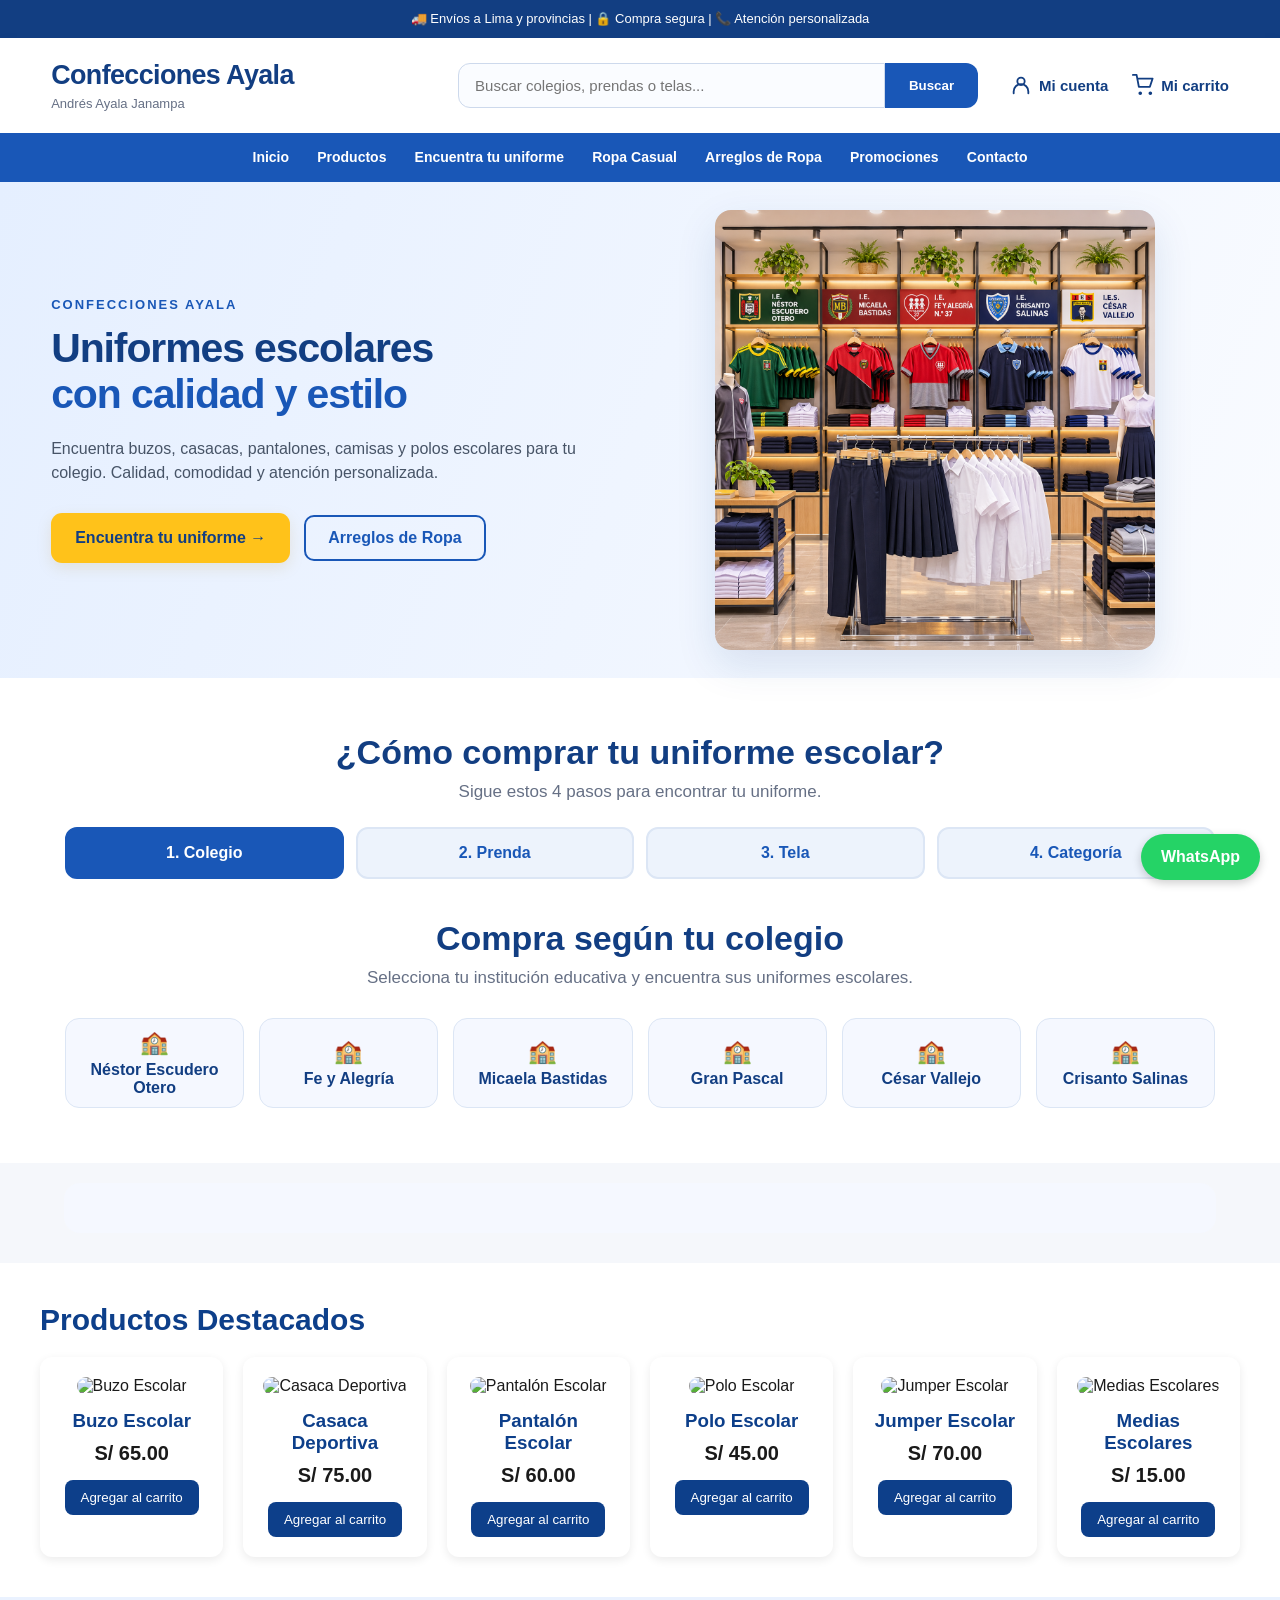
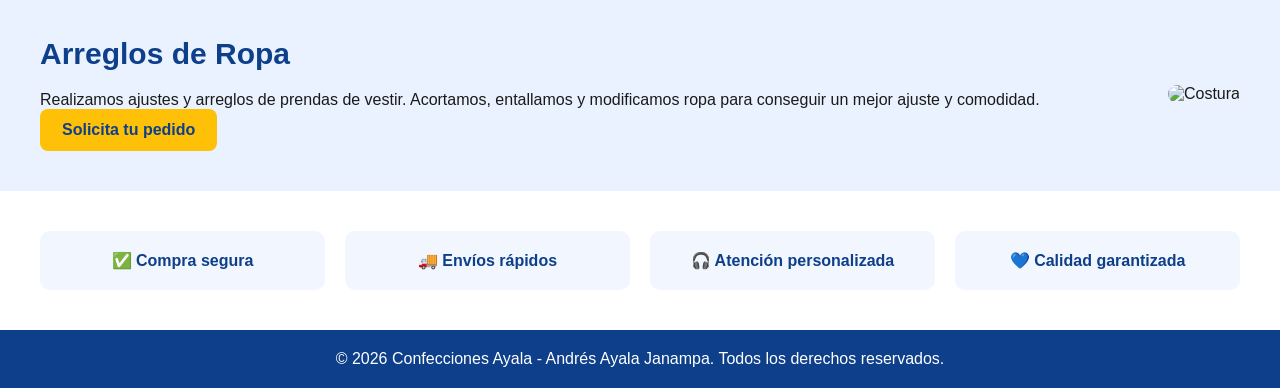
==== commit dd3228c7: "añadir número de watsap" ====
--- a/index.html
+++ b/index.html
@@ -162,7 +162,7 @@
   <a href="#colegios"
      class="btn"
      onclick="explorarUniformes()">
-    Explorar uniformes →
+    Encuentra tu uniforme →
   </a>
 
   <a href="#costura" class="btn-arreglos">
@@ -511,12 +511,14 @@
        WHATSAPP
   ==================================== -->
 
-  <a href="https://wa.me/51999999999"
-     class="whatsapp"
-     target="_blank"
-     rel="noopener noreferrer">
-    WhatsApp
-  </a>
+<a
+  href="https://wa.me/51914269192?text=Hola%2C%20Confecciones%20Ayala.%20Quisiera%20consultar%20sobre%20sus%20uniformes%20escolares."
+  class="whatsapp"
+  target="_blank"
+  rel="noopener noreferrer">
+  WhatsApp
+</a>
+
 
   <!-- ===================================
        JAVASCRIPT
